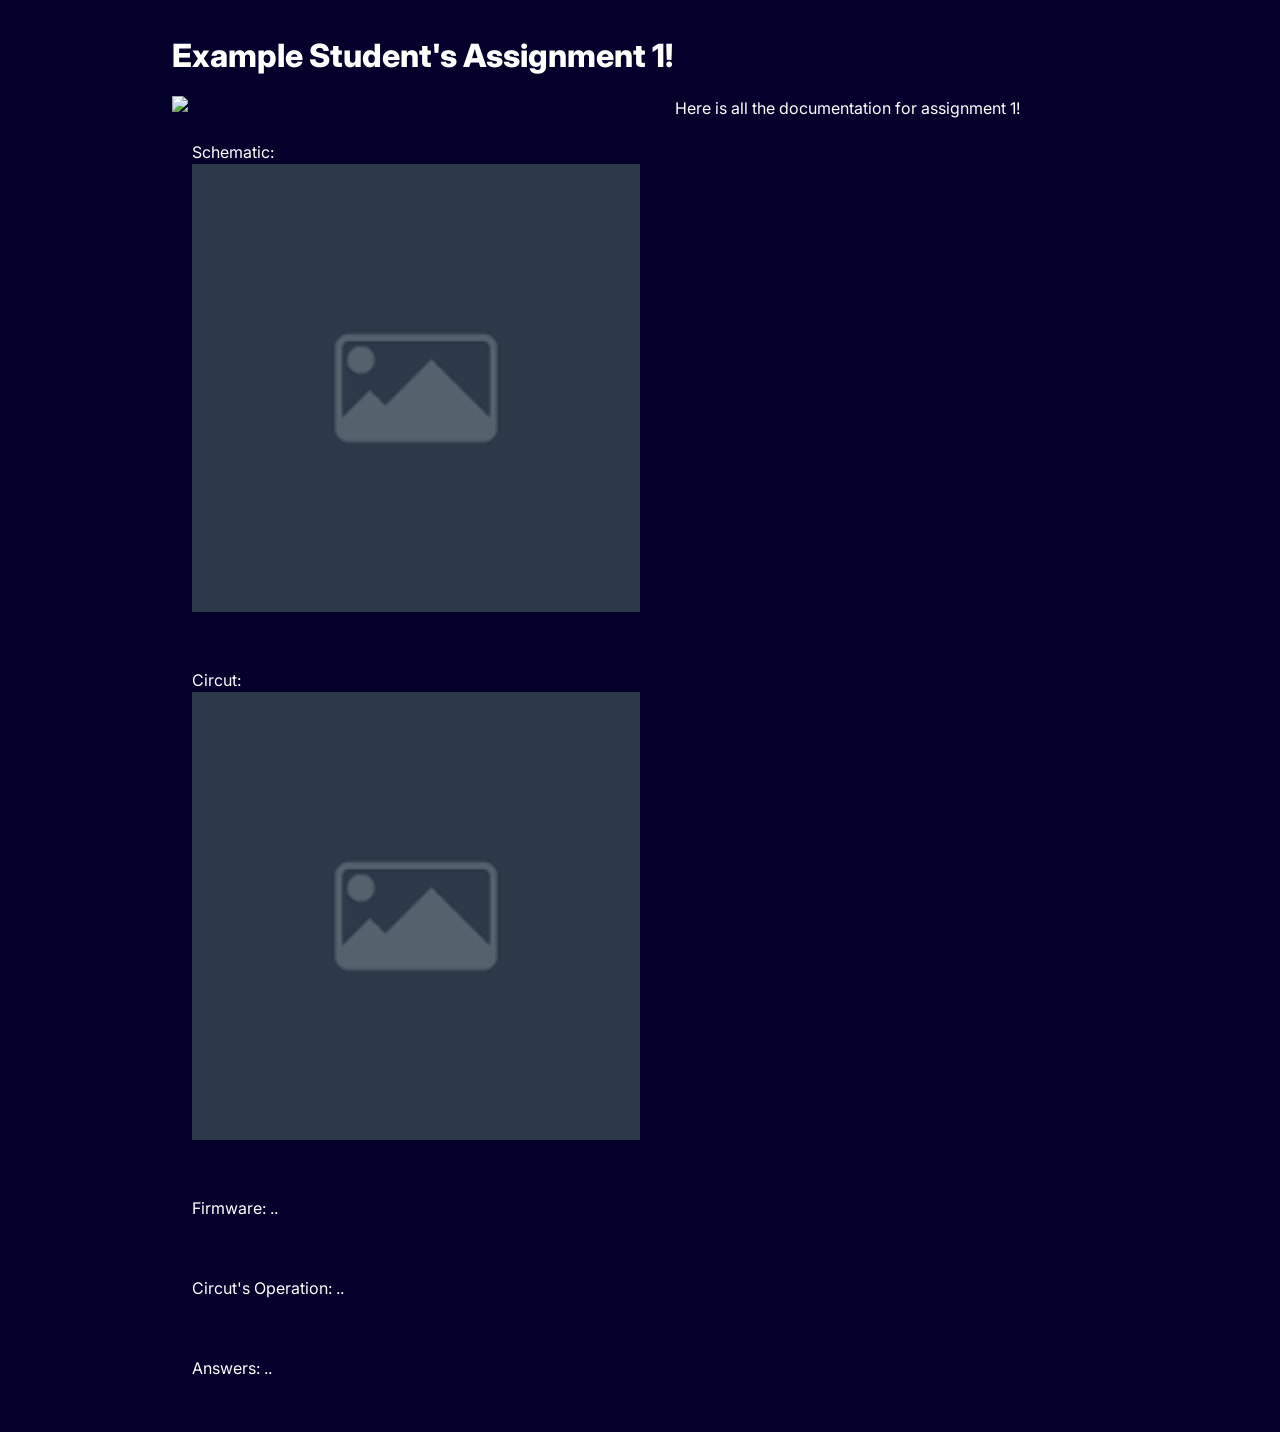
==== docs/a1.html @ 220cac88 "A1 Done" ====
<!DOCTYPE html>
<html>
  <head>
    <meta charset="utf-8" />
    <meta name="viewport" content="width=device-width, maximum-scale=1.0" />

    <title>Example Student's HCDE 439 Physical Computing Page!</title>

    <link href="style.css" rel="stylesheet" type="text/css" />
  </head>
  <body>
    <h1>Example Student's Assignment 1!</h1>
    <div class="header">
      <img src="red-panda.jpg" />
      <p>Here is all the documentation for assignment 1!</p>
    </div>

    <div class="container">
      <div class="item">
        Schematic:
        <img src="image place holder.png" />
      </div>
      <div class="item">
        Circut:
        <img src="image place holder.png" />
      </div>
      <div class="item">
        Firmware:
        ..
      </div>
      <div class="item">
        Circut's Operation:
        ..
      </div>
      <div class="item">
        Answers:
        ..
      </div>

    </div>

  </body>
</html>
---- docs/style.css ----
@import url("https://fonts.googleapis.com/css2?family=Inter:wght@100;200;300;400;500;600;700;800;900&display=swap");

*,
*::before,
*::after {
  box-sizing: border-box;
}

* {
  margin: 0;
}

img,
picture,
video,
canvas,
svg {
  display: block;
  max-width: 100%;
}

body {
  font-family: "Inter", sans-serif;
  line-height: 1.5;
  -webkit-font-smoothing: antialiased;
  max-width: 1000px;
  padding: 2em;
  margin: auto;
  background-color: #03012c;
  color: #ffffff;
}

h1 {
  font-weight: 800;
}

h2 {
  font-weight: 700;
}

.header {
  display: flex;
  gap: 1em;
  margin-top: 1em;
}

.header img {
    width: 52%;
    object-fit: cover;
    mask-image: linear-gradient(
      to right,
      black 0%,
      black 70%,
      transparent 100%
    );
}

.grid {
  display: grid;
  grid-template-columns: repeat(auto-fit, minmax(250px, 1fr));
  gap: 1em;
  margin-top: 2em;
}

.grid img {
  transition: transform 0.25s ease, opacity 0.25s ease;
}

.grid a:hover img {
  transform: scale(1.02);
  opacity: 0.85;
}

.assignment a {
  color: #ffffff;
  text-decoration: none;
}

.assignment a:hover {
  color: rgb(170, 132, 164);
}

.assignment img {
  width: 90%;
  aspect-ratio: 4 / 3;
  object-fit: cover;
}

.assignment p {
  margin-top: 0.5em;
}

.container {
  display:flex;
  flex-direction: column;
  gap: 1em;
  padding-left: 0;
}

.item{
  width: 100%;
  box-sizing: border-box;
  padding: 20px;
}

.item img{
  width: 50%;
  height: auto;
}
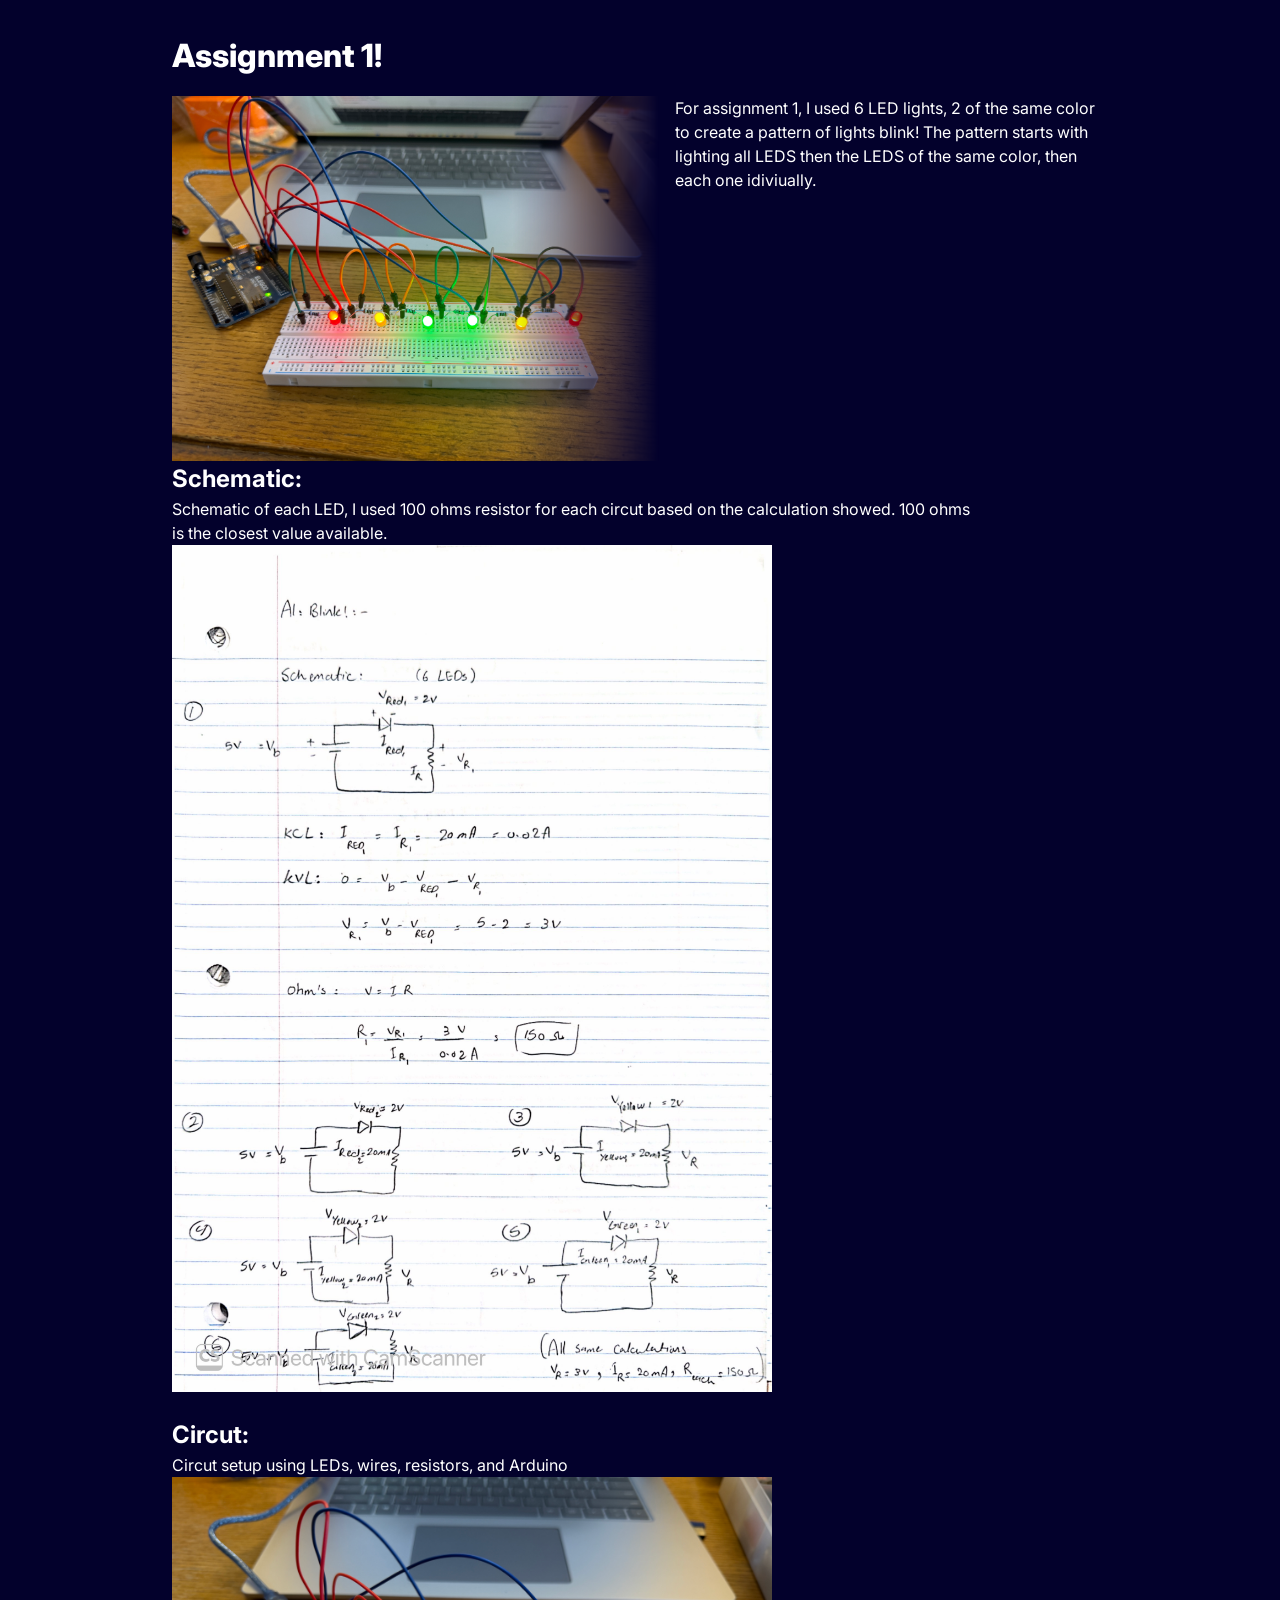
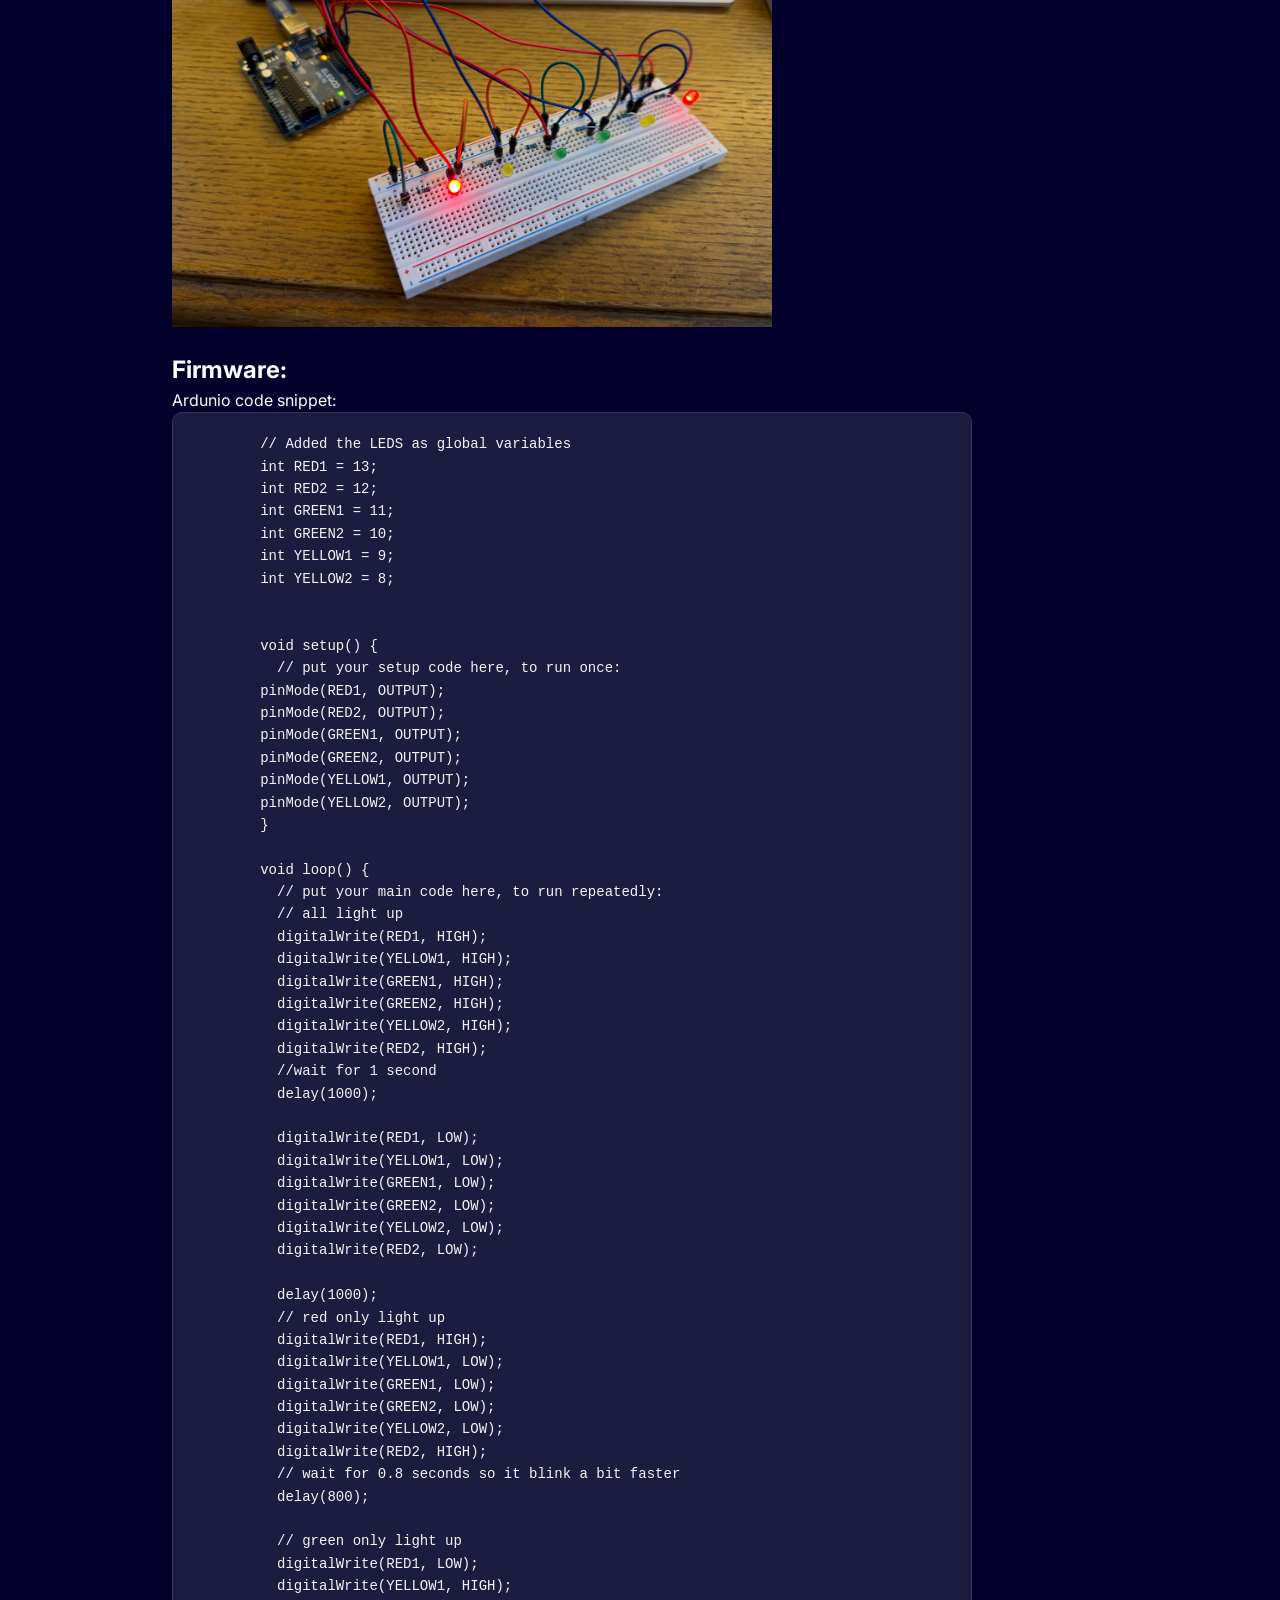
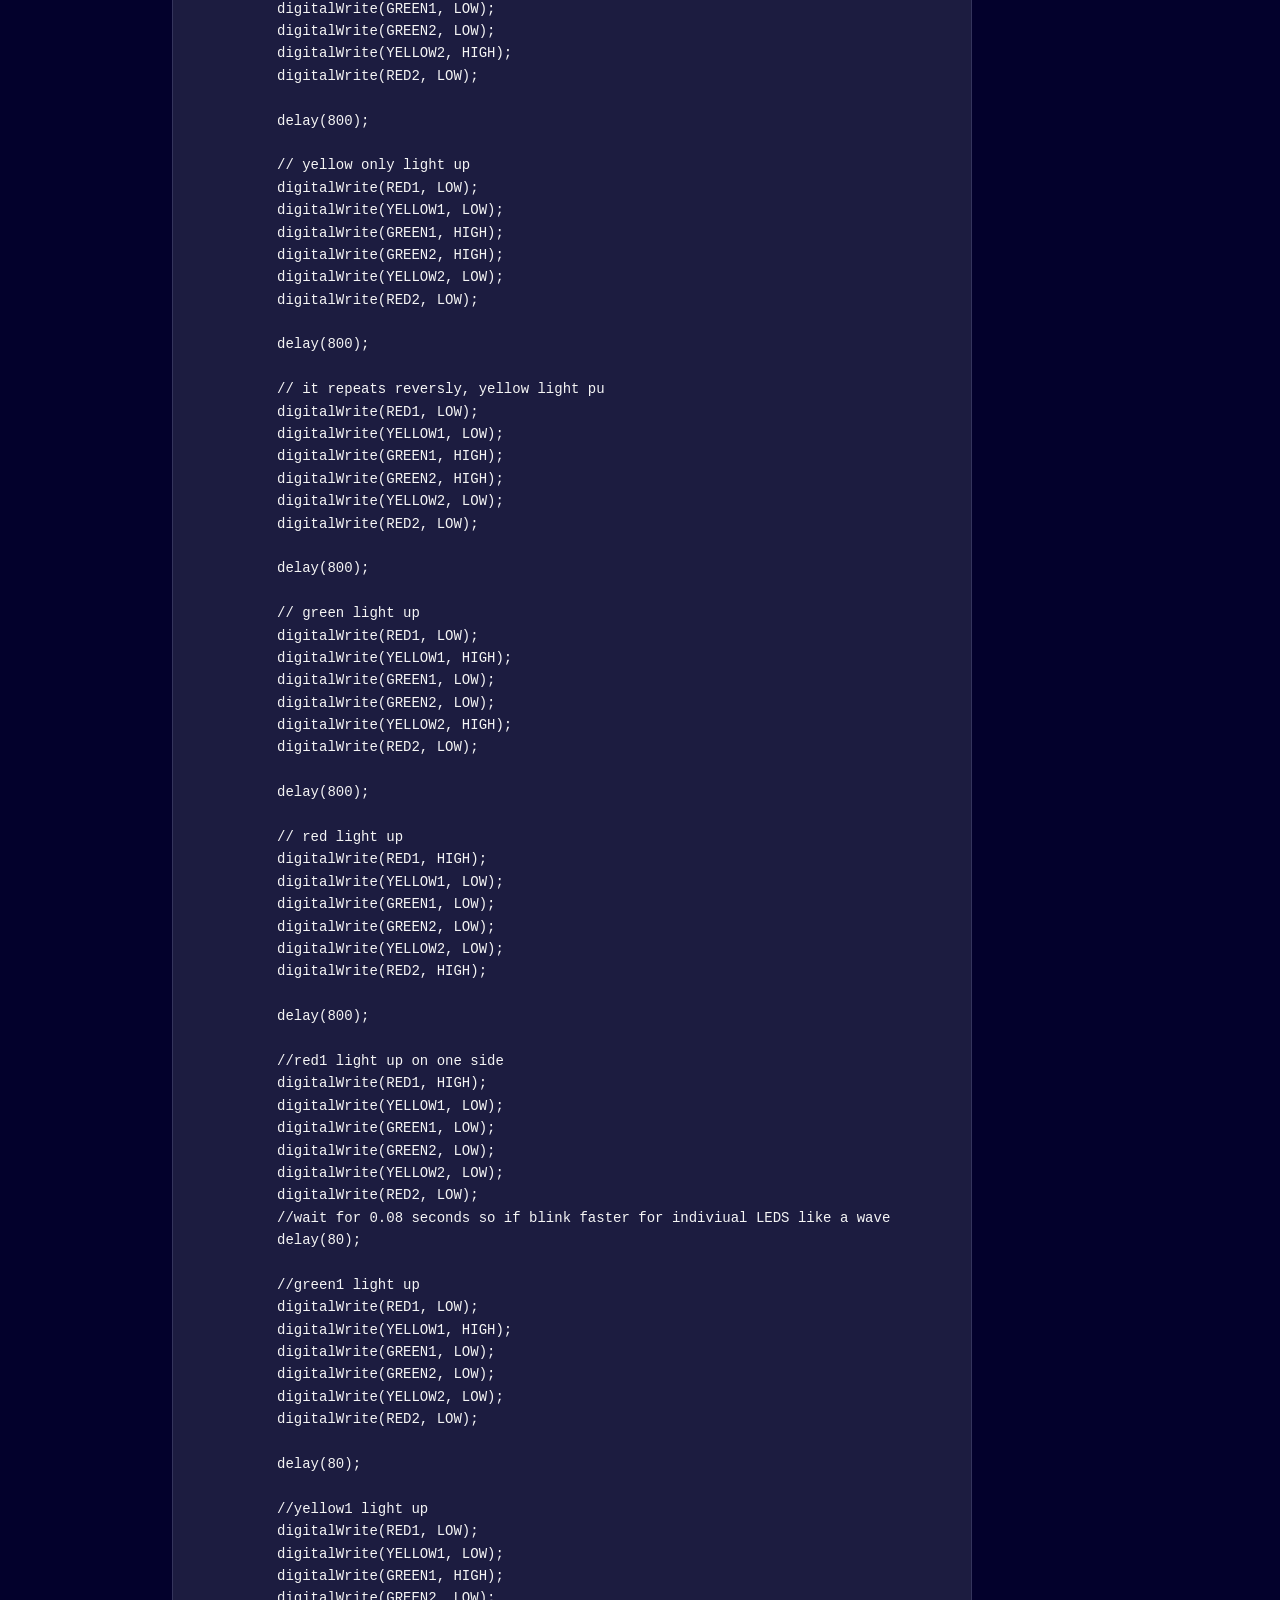
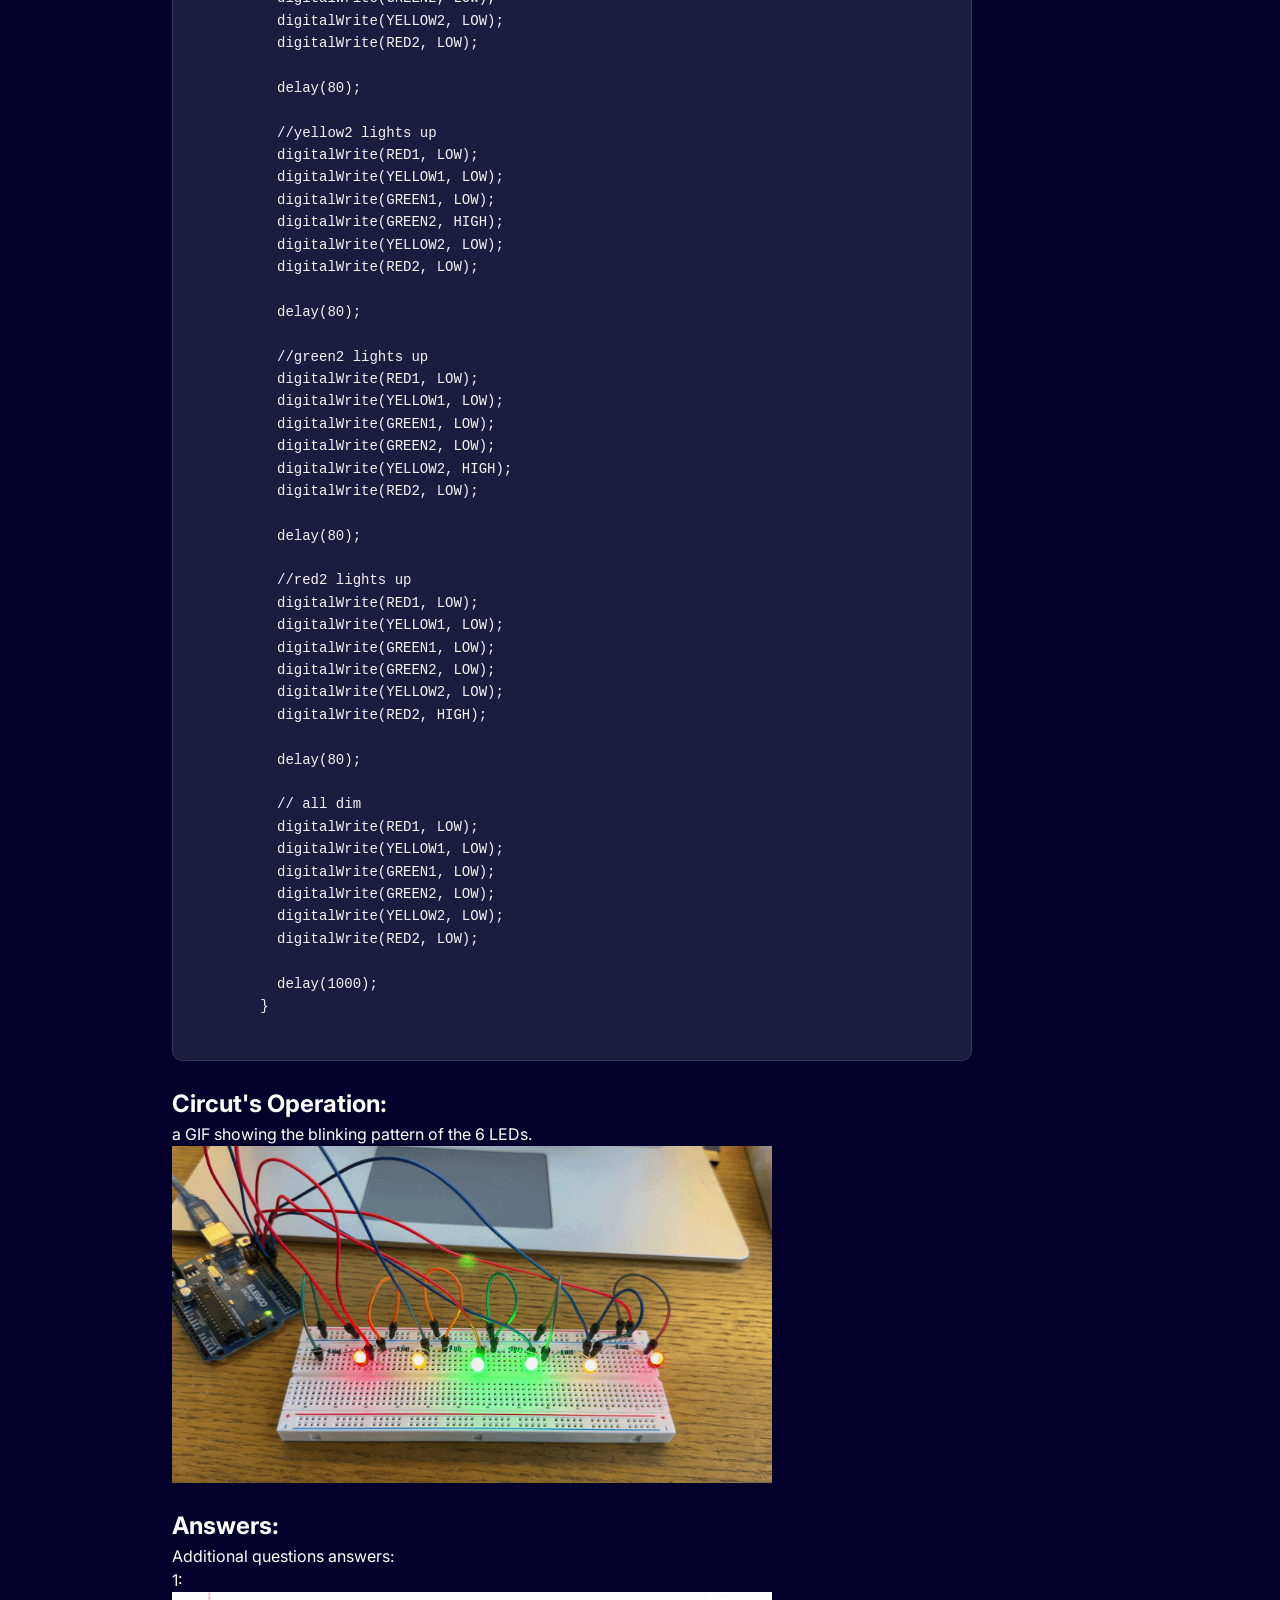
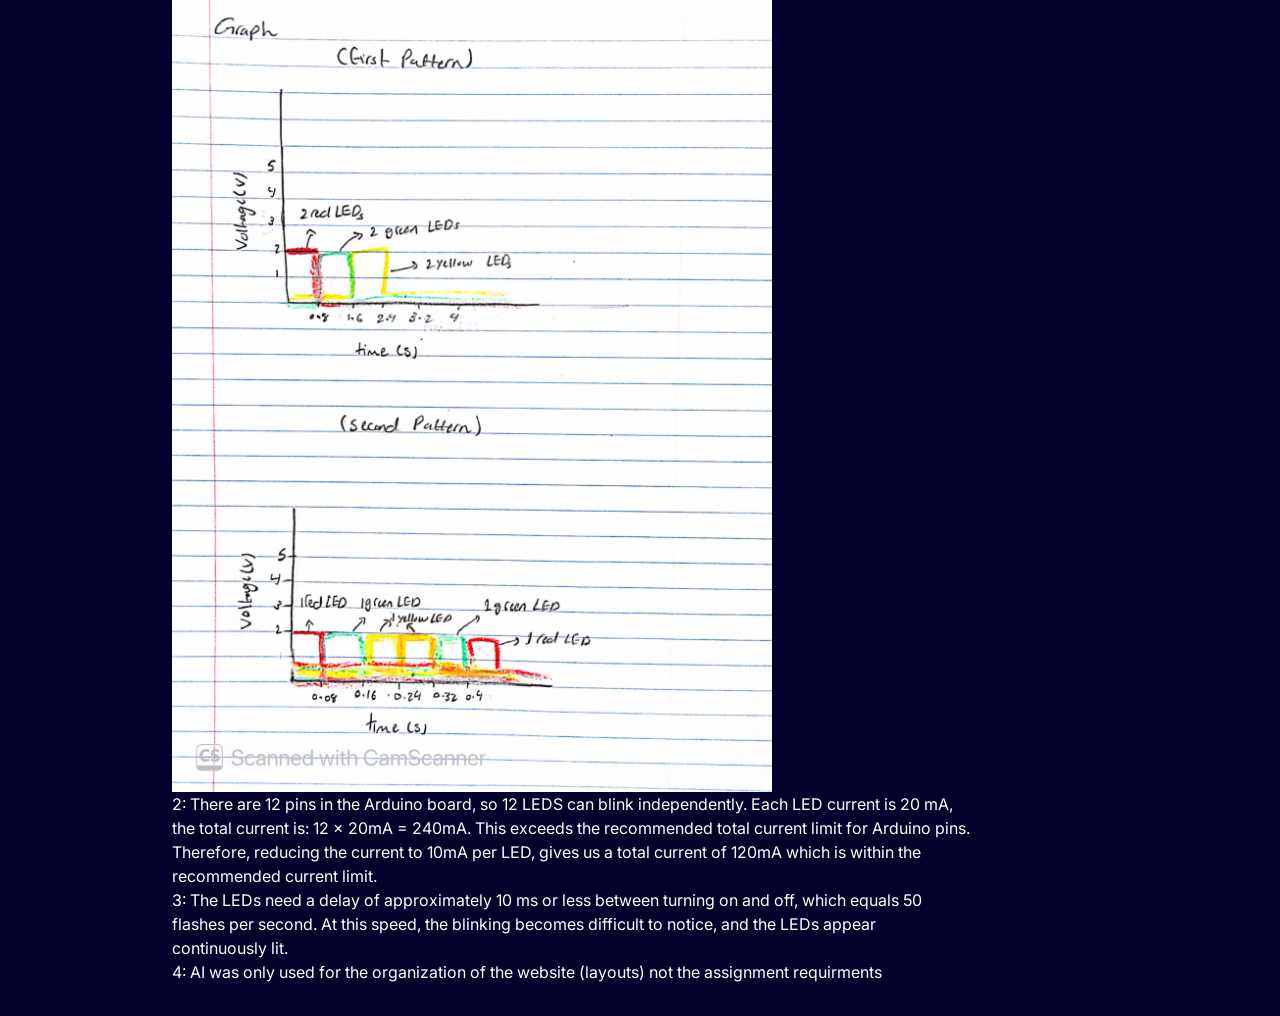
==== commit 1f985481: "A1 Done" ====
--- a/docs/a1.html
+++ b/docs/a1.html
@@ -4,39 +4,216 @@
     <meta charset="utf-8" />
     <meta name="viewport" content="width=device-width, maximum-scale=1.0" />
 
-    <title>Example Student's HCDE 439 Physical Computing Page!</title>
+    <title>Asma Al-Hakem's HCDE 439 Physical Computing Page!</title>
 
     <link href="style.css" rel="stylesheet" type="text/css" />
   </head>
   <body>
-    <h1>Example Student's Assignment 1!</h1>
+    <h1>Assignment 1!</h1>
     <div class="header">
-      <img src="red-panda.jpg" />
-      <p>Here is all the documentation for assignment 1!</p>
+      <img src="HCDE 439 A1 Pic.JPG" />
+      <p>For assignment 1, I used 6 LED lights, 2 of the same color to create a pattern of lights blink! The pattern starts with lighting all LEDS then the LEDS of the same color, then each one idiviually.</p>
     </div>
 
     <div class="container">
       <div class="item">
-        Schematic:
-        <img src="image place holder.png" />
-      </div>
-      <div class="item">
-        Circut:
-        <img src="image place holder.png" />
-      </div>
-      <div class="item">
-        Firmware:
-        ..
-      </div>
-      <div class="item">
-        Circut's Operation:
-        ..
-      </div>
-      <div class="item">
-        Answers:
-        ..
-      </div>
-
+        <h2>Schematic:</h2>
+        <p>Schematic of each LED, I used 100 ohms resistor for each circut based on the calculation showed. 100 ohms is the closest value available.</p>
+        <img src="HCDE 439 A1 Scematic.jpg" />
+      </div>
+      <div class="item">
+        <h2>Circut:</h2>
+        <p>Circut setup using LEDs, wires, resistors, and Arduino</p>
+        <img src="HCDE 439 A1 Circut.JPG" />
+      </div>
+      <div class="item firmware">
+        <h2>Firmware:</h2>
+        <p>Ardunio code snippet:</p>
+        <code><pre>
+        // Added the LEDS as global variables
+        int RED1 = 13;
+        int RED2 = 12;
+        int GREEN1 = 11;
+        int GREEN2 = 10;
+        int YELLOW1 = 9;
+        int YELLOW2 = 8;
+
+
+        void setup() {
+          // put your setup code here, to run once:
+        pinMode(RED1, OUTPUT);
+        pinMode(RED2, OUTPUT);
+        pinMode(GREEN1, OUTPUT);
+        pinMode(GREEN2, OUTPUT);
+        pinMode(YELLOW1, OUTPUT);
+        pinMode(YELLOW2, OUTPUT);
+        }
+
+        void loop() {
+          // put your main code here, to run repeatedly:
+          // all light up
+          digitalWrite(RED1, HIGH);
+          digitalWrite(YELLOW1, HIGH);
+          digitalWrite(GREEN1, HIGH);
+          digitalWrite(GREEN2, HIGH);
+          digitalWrite(YELLOW2, HIGH);
+          digitalWrite(RED2, HIGH);
+          //wait for 1 second
+          delay(1000);
+
+          digitalWrite(RED1, LOW);
+          digitalWrite(YELLOW1, LOW);
+          digitalWrite(GREEN1, LOW);
+          digitalWrite(GREEN2, LOW);
+          digitalWrite(YELLOW2, LOW);
+          digitalWrite(RED2, LOW);
+
+          delay(1000);
+          // red only light up
+          digitalWrite(RED1, HIGH);
+          digitalWrite(YELLOW1, LOW);
+          digitalWrite(GREEN1, LOW);
+          digitalWrite(GREEN2, LOW);
+          digitalWrite(YELLOW2, LOW);
+          digitalWrite(RED2, HIGH);
+          // wait for 0.8 seconds so it blink a bit faster
+          delay(800);
+
+          // green only light up
+          digitalWrite(RED1, LOW);
+          digitalWrite(YELLOW1, HIGH);
+          digitalWrite(GREEN1, LOW);
+          digitalWrite(GREEN2, LOW);
+          digitalWrite(YELLOW2, HIGH);
+          digitalWrite(RED2, LOW);
+
+          delay(800);
+
+          // yellow only light up
+          digitalWrite(RED1, LOW);
+          digitalWrite(YELLOW1, LOW);
+          digitalWrite(GREEN1, HIGH);
+          digitalWrite(GREEN2, HIGH);
+          digitalWrite(YELLOW2, LOW);
+          digitalWrite(RED2, LOW);
+
+          delay(800);
+
+          // it repeats reversly, yellow light pu
+          digitalWrite(RED1, LOW);
+          digitalWrite(YELLOW1, LOW);
+          digitalWrite(GREEN1, HIGH);
+          digitalWrite(GREEN2, HIGH);
+          digitalWrite(YELLOW2, LOW);
+          digitalWrite(RED2, LOW);
+
+          delay(800);
+
+          // green light up
+          digitalWrite(RED1, LOW);
+          digitalWrite(YELLOW1, HIGH);
+          digitalWrite(GREEN1, LOW);
+          digitalWrite(GREEN2, LOW);
+          digitalWrite(YELLOW2, HIGH);
+          digitalWrite(RED2, LOW);
+
+          delay(800);
+
+          // red light up
+          digitalWrite(RED1, HIGH);
+          digitalWrite(YELLOW1, LOW);
+          digitalWrite(GREEN1, LOW);
+          digitalWrite(GREEN2, LOW);
+          digitalWrite(YELLOW2, LOW);
+          digitalWrite(RED2, HIGH);
+
+          delay(800);
+
+          //red1 light up on one side
+          digitalWrite(RED1, HIGH);
+          digitalWrite(YELLOW1, LOW);
+          digitalWrite(GREEN1, LOW);
+          digitalWrite(GREEN2, LOW);
+          digitalWrite(YELLOW2, LOW);
+          digitalWrite(RED2, LOW);
+          //wait for 0.08 seconds so if blink faster for indiviual LEDS like a wave
+          delay(80);
+
+          //green1 light up
+          digitalWrite(RED1, LOW);
+          digitalWrite(YELLOW1, HIGH);
+          digitalWrite(GREEN1, LOW);
+          digitalWrite(GREEN2, LOW);
+          digitalWrite(YELLOW2, LOW);
+          digitalWrite(RED2, LOW);
+
+          delay(80);
+
+          //yellow1 light up
+          digitalWrite(RED1, LOW);
+          digitalWrite(YELLOW1, LOW);
+          digitalWrite(GREEN1, HIGH);
+          digitalWrite(GREEN2, LOW);
+          digitalWrite(YELLOW2, LOW);
+          digitalWrite(RED2, LOW);
+
+          delay(80); 
+
+          //yellow2 lights up 
+          digitalWrite(RED1, LOW);
+          digitalWrite(YELLOW1, LOW);
+          digitalWrite(GREEN1, LOW);
+          digitalWrite(GREEN2, HIGH);
+          digitalWrite(YELLOW2, LOW);
+          digitalWrite(RED2, LOW);
+
+          delay(80);
+
+          //green2 lights up
+          digitalWrite(RED1, LOW);
+          digitalWrite(YELLOW1, LOW);
+          digitalWrite(GREEN1, LOW);
+          digitalWrite(GREEN2, LOW);
+          digitalWrite(YELLOW2, HIGH);
+          digitalWrite(RED2, LOW);
+
+          delay(80);
+
+          //red2 lights up
+          digitalWrite(RED1, LOW);
+          digitalWrite(YELLOW1, LOW);
+          digitalWrite(GREEN1, LOW);
+          digitalWrite(GREEN2, LOW);
+          digitalWrite(YELLOW2, LOW);
+          digitalWrite(RED2, HIGH);
+
+          delay(80); 
+
+          // all dim 
+          digitalWrite(RED1, LOW);
+          digitalWrite(YELLOW1, LOW);
+          digitalWrite(GREEN1, LOW);
+          digitalWrite(GREEN2, LOW);
+          digitalWrite(YELLOW2, LOW);
+          digitalWrite(RED2, LOW);
+
+          delay(1000); 
+        }
+        </code></pre>
+      </div>
+      <div class="item">
+        <h2>Circut's Operation:</h2>
+        <p>a GIF showing the blinking pattern of the 6 LEDs.</p>
+        <img src="HCDE439 A1 GIF.GIF"/>
+      </div>
+      <div class="item">
+        <h2>Answers:</h2>
+        <P>Additional questions answers:</P>
+        <p>1: <img src="HCDE 439 A1 Graph.jpg" /></p>
+        <p>2: There are 12 pins in the Arduino board, so 12 LEDS can blink independently. Each LED current is 20 mA, the total current is: 12 x 20mA = 240mA. This exceeds the recommended total current limit for Arduino pins. Therefore, reducing the current to 10mA per LED, gives us a total current of 120mA which is within the recommended current limit. </p>
+        <p>3: The LEDs need a delay of approximately 10 ms or less between turning on and off, which equals 50 flashes per second. At this speed, the blinking becomes difficult to notice, and the LEDs appear continuously lit.</p>
+        <p>4: AI was only used for the organization of the website (layouts) not the assignment requirments</p>
+        
     </div>
 
   </body>
--- a/docs/style.css
+++ b/docs/style.css
@@ -80,30 +80,56 @@
   color: rgb(170, 132, 164);
 }
 
+
 .assignment img {
-  width: 90%;
-  aspect-ratio: 4 / 3;
-  object-fit: cover;
+  max-width: 100%;
+  height: auto;
+  display: block;
+  border-radius: 8px;
 }
 
 .assignment p {
   margin-top: 0.5em;
+  line-height: 1.6;
 }
 
 .container {
-  display:flex;
+  display: flex;
   flex-direction: column;
-  gap: 1em;
+  gap: 25px;
   padding-left: 0;
 }
 
-.item{
+.item {
   width: 100%;
-  box-sizing: border-box;
-  padding: 20px;
+  max-width: 800px;
+  margin: 0;
+  text-align: left;
 }
 
-.item img{
-  width: 50%;
+.item img {
+  width: 100%;
+  max-width: 600px;
   height: auto;
-}+  object-fit: contain;
+}
+
+
+.firmware pre {
+  background-color: #1c1c40;
+  color: #f5f5f5;
+  padding: 20px;
+  border-radius: 10px;
+  border: 1px solid #34345c;
+
+  white-space: pre-wrap;
+  overflow-wrap: break-word;
+  text-align: left;
+  font-family: Consolas, monospace;
+  font-size: 14px;
+  line-height: 1.6;
+
+  max-width: 100%;
+  box-sizing: border-box;
+}
+
